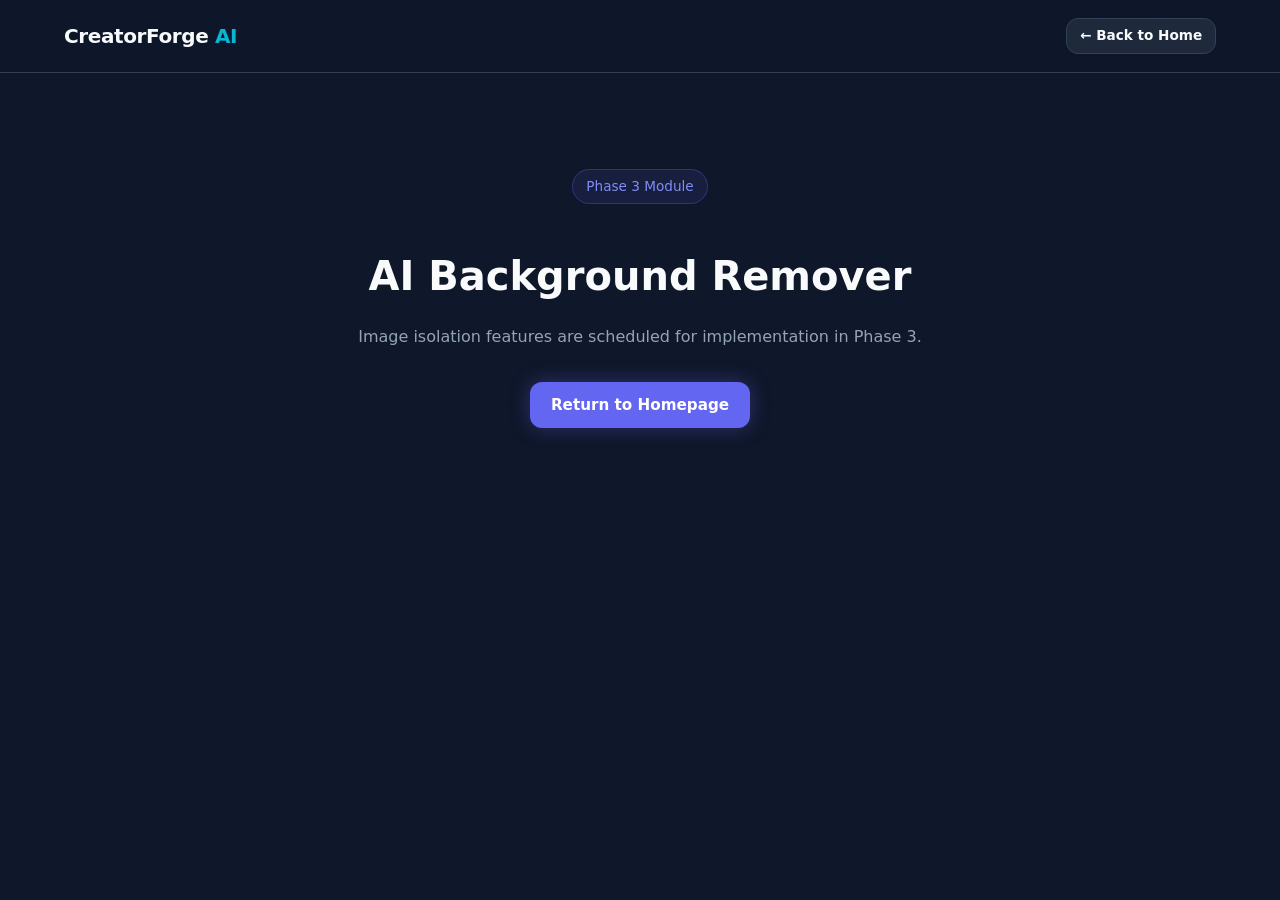
==== tools/background-remover/index.html @ 7a22e6ca "Add index.html for AI Background Remover tool" ====
<!DOCTYPE html>
<html lang="en">
<head>
    <meta charset="UTF-8">
    <meta name="viewport" content="width=device-width, initial-scale=1.0">
    <title>AI Background Remover – CreatorForge AI</title>
    <link rel="stylesheet" href="../../css/style.css">
    <link rel="stylesheet" href="../../css/components.css">
    <link rel="stylesheet" href="../../css/responsive.css">
</head>
<body>
    <header class="navbar">
        <div class="container nav-container">
            <a href="../../index.html" class="brand-logo">
                <span class="logo-text">CreatorForge <span class="accent-text">AI</span></span>
            </a>
            <a href="../../index.html" class="btn btn-secondary btn-sm">&larr; Back to Home</a>
        </div>
    </header>
    <main class="container" style="padding: 6rem 1.5rem; text-align: center;">
        <div class="badge">Phase 3 Module</div>
        <h1 style="font-size: 2.5rem; margin-top: 1rem;">AI Background Remover</h1>
        <p style="color: var(--text-muted); margin-top: 1rem;">Image isolation features are scheduled for implementation in Phase 3.</p>
        <a href="../../index.html" class="btn btn-primary" style="margin-top: 2rem;">Return to Homepage</a>
    </main>
</body>
</html>
---- css/style.css ----
/* Core Variables & Tokens */
:root {
    --bg-main: #0F172A;
    --bg-surface: #1E293B;
    --bg-surface-hover: #334155;
    --border-color: #334155;
    --border-focus: #6366F1;
    
    --primary: #6366F1;
    --primary-hover: #4F46E5;
    --accent: #06B6D4;
    --accent-glow: rgba(6, 182, 212, 0.25);

    --text-main: #F8FAFC;
    --text-muted: #94A3B8;
    --text-inverse: #0F172A;

    --radius-sm: 6px;
    --radius-md: 12px;
    --radius-lg: 20px;
    --radius-full: 9999px;

    --shadow-sm: 0 2px 4px rgba(0,0,0,0.1);
    --shadow-md: 0 10px 25px -5px rgba(0,0,0,0.3);
    --shadow-glow: 0 0 20px rgba(99, 102, 241, 0.35);

    --transition: all 0.3s cubic-bezier(0.4, 0, 0.2, 1);
    --max-width: 1200px;
}

/* Reset & Setup */
*, *::before, *::after {
    box-sizing: border-box;
    margin: 0;
    padding: 0;
}

html {
    scroll-behavior: smooth;
    font-size: 16px;
}

body {
    font-family: 'Plus Jakarta Sans', system-ui, -apple-system, sans-serif;
    background-color: var(--bg-main);
    color: var(--text-main);
    line-height: 1.6;
    overflow-x: hidden;
}

.container {
    width: 100%;
    max-width: var(--max-width);
    margin: 0 auto;
    padding: 0 1.5rem;
}

a {
    color: inherit;
    text-decoration: none;
}

/* Typography Utilities */
.text-center { text-align: center; }
.text-gradient {
    background: linear-gradient(135deg, #818CF8 0%, #38BDF8 100%);
    -webkit-background-clip: text;
    -webkit-text-fill-color: transparent;
}
.accent-text { color: var(--accent); }

/* Navigation */
.navbar {
    position: sticky;
    top: 0;
    z-index: 1000;
    background-color: rgba(15, 23, 42, 0.85);
    backdrop-filter: blur(12px);
    border-bottom: 1px solid var(--border-color);
    transition: var(--transition);
}

.nav-container {
    display: flex;
    align-items: center;
    justify-content: space-between;
    height: 72px;
}

.brand-logo {
    display: flex;
    align-items: center;
    gap: 0.75rem;
    font-size: 1.25rem;
    font-weight: 800;
    letter-spacing: -0.02em;
}

.logo-icon { width: 32px; height: 32px; }

.nav-menu {
    display: flex;
    align-items: center;
    gap: 2rem;
}

.nav-link {
    font-size: 0.95rem;
    font-weight: 500;
    color: var(--text-muted);
    transition: var(--transition);
}

.nav-link:hover, .nav-link.active {
    color: var(--text-main);
}

.hamburger-btn {
    display: none;
    background: none;
    border: none;
    cursor: pointer;
    flex-direction: column;
    gap: 5px;
}

.hamburger-btn .bar {
    width: 24px;
    height: 2px;
    background-color: var(--text-main);
    transition: var(--transition);
}

/* Buttons */
.btn {
    display: inline-flex;
    align-items: center;
    justify-content: center;
    padding: 0.625rem 1.25rem;
    border-radius: var(--radius-md);
    font-size: 0.95rem;
    font-weight: 600;
    cursor: pointer;
    transition: var(--transition);
    border: 1px solid transparent;
}

.btn-primary {
    background-color: var(--primary);
    color: white;
    box-shadow: var(--shadow-glow);
}

.btn-primary:hover {
    background-color: var(--primary-hover);
    transform: translateY(-1px);
}

.btn-secondary {
    background-color: var(--bg-surface);
    color: var(--text-main);
    border-color: var(--border-color);
}

.btn-secondary:hover {
    background-color: var(--bg-surface-hover);
}

.btn-lg {
    padding: 0.875rem 1.75rem;
    font-size: 1.05rem;
}

.btn-sm {
    padding: 0.4rem 0.8rem;
    font-size: 0.85rem;
}

.btn-card {
    background: transparent;
    color: var(--accent);
    padding: 0;
    justify-content: font-start;
    margin-top: 1rem;
}

.btn-card:hover {
    color: #56d8ff;
}

/* Sections Base */
section {
    padding: 5rem 0;
}

.section-title {
    font-size: 2.25rem;
    font-weight: 800;
    margin-bottom: 0.75rem;
    letter-spacing: -0.02em;
}

.section-subtitle {
    color: var(--text-muted);
    font-size: 1.1rem;
    margin-bottom: 3rem;
}

/* Hero Section */
.hero-section {
    padding: 6rem 0 4rem;
    position: relative;
}

.hero-container {
    display: grid;
    grid-template-columns: 1fr 1fr;
    gap: 3rem;
    align-items: center;
}

.badge {
    display: inline-flex;
    align-items: center;
    gap: 0.5rem;
    padding: 0.35rem 0.85rem;
    background: rgba(99, 102, 241, 0.1);
    border: 1px solid rgba(99, 102, 241, 0.3);
    border-radius: var(--radius-full);
    font-size: 0.85rem;
    color: #818CF8;
    margin-bottom: 1.5rem;
}

.badge-dot {
    width: 6px;
    height: 6px;
    background-color: var(--accent);
    border-radius: 50%;
}

.hero-title {
    font-size: 3.25rem;
    font-weight: 800;
    line-height: 1.15;
    margin-bottom: 1.25rem;
}

.hero-subtitle {
    font-size: 1.2rem;
    color: var(--text-muted);
    margin-bottom: 2rem;
    max-width: 90%;
}

.hero-cta-group {
    display: flex;
    gap: 1rem;
}

/* Hero Visual Mockup */
.hero-visual {
    position: relative;
}

.preview-stage {
    position: relative;
    width: 100%;
}

.preview-glow {
    position: absolute;
    top: 50%;
    left: 50%;
    transform: translate(-50%, -50%);
    width: 80%;
    height: 80%;
    background: radial-gradient(circle, var(--accent-glow) 0%, rgba(0,0,0,0) 70%);
    z-index: 0;
}

.mock-editor {
    position: relative;
    z-index: 1;
    background: var(--bg-surface);
    border: 1px solid var(--border-color);
    border-radius: var(--radius-md);
    box-shadow: var(--shadow-md);
    overflow: hidden;
}

.editor-header {
    background: #111827;
    padding: 0.75rem 1rem;
    display: flex;
    align-items: center;
    gap: 0.5rem;
    border-bottom: 1px solid var(--border-color);
}

.editor-header .dot {
    width: 10px;
    height: 10px;
    border-radius: 50%;
}

.dot.red { background: #EF4444; }
.dot.yellow { background: #F59E0B; }
.dot.green { background: #10B981; }

.editor-title {
    font-size: 0.75rem;
    color: var(--text-muted);
    margin-left: 0.5rem;
}

.editor-body {
    display: flex;
    height: 280px;
}

.editor-sidebar-mock {
    width: 48px;
    background: rgba(15, 23, 42, 0.5);
    border-right: 1px solid var(--border-color);
    display: flex;
    flex-direction: column;
    align-items: center;
    padding-top: 1rem;
    gap: 1rem;
}

.tool-dot {
    width: 20px;
    height: 20px;
    border-radius: 4px;
    background: var(--border-color);
}

.tool-dot.active {
    background: var(--primary);
}

.editor-workspace {
    flex: 1;
    padding: 1.5rem;
    position: relative;
    background: radial-gradient(circle, #334155 1px, transparent 1px);
    background-size: 16px 16px;
    display: flex;
    align-items: center;
    justify-content: center;
}

.canvas-main-card {
    width: 80%;
    height: 70%;
    background: linear-gradient(135deg, #4338CA, #06B6D4);
    border-radius: var(--radius-sm);
    display: flex;
    flex-direction: column;
    justify-content: center;
    align-items: center;
    color: white;
    box-shadow: var(--shadow-md);
}

.hero-tag {
    background: #F59E0B;
    font-size: 0.65rem;
    font-weight: 800;
    padding: 2px 6px;
    border-radius: 2px;
}

.hero-art-text {
    font-size: 1.5rem;
    font-weight: 800;
    letter-spacing: 1px;
}

.canvas-element {
    position: absolute;
    background: var(--bg-surface);
    border: 1px solid var(--border-color);
    padding: 0.5rem 0.75rem;
    border-radius: var(--radius-sm);
    font-size: 0.75rem;
    display: flex;
    align-items: center;
    gap: 0.5rem;
    box-shadow: var(--shadow-md);
}

.element-1 { top: 15px; left: 15px; }
.element-2 { bottom: 15px; right: 15px; border-color: var(--accent); }

/* Keyframe Animations */
.float-anim {
    animation: float 4s ease-in-out infinite;
}

.glow-anim {
    animation: pulse 3s ease-in-out infinite;
}

@keyframes float {
    0%, 100% { transform: translateY(0); }
    50% { transform: translateY(-8px); }
}

@keyframes pulse {
    0%, 100% { opacity: 1; }
    50% { opacity: 0.7; }
}

/* Trust Strip */
.trust-strip {
    background: var(--bg-surface);
    border-y: 1px solid var(--border-color);
    padding: 1.75rem 0;
}

.trust-container {
    display: flex;
    justify-content: space-around;
    flex-wrap: wrap;
    gap: 1.5rem;
}

.trust-item {
    display: flex;
    align-items: center;
    gap: 0.75rem;
    color: var(--text-muted);
    font-weight: 600;
    font-size: 0.95rem;
}

.trust-icon {
    width: 20px;
    height: 20px;
    color: var(--accent);
}

/* Footer */
.footer {
    background: #0B0F19;
    border-top: 1px solid var(--border-color);
    padding: 4rem 0 2rem;
}

.footer-container {
    display: grid;
    grid-template-columns: 1fr 2fr;
    gap: 3rem;
    margin-bottom: 3rem;
}

.footer-tagline {
    color: var(--text-muted);
    margin-top: 0.5rem;
    font-size: 0.9rem;
}

.footer-links-group {
    display: grid;
    grid-template-columns: repeat(3, 1fr);
    gap: 2rem;
}

.footer-column h4 {
    font-size: 0.95rem;
    margin-bottom: 1rem;
    color: var(--text-main);
}

.footer-column ul {
    list-style: none;
}

.footer-column li {
    margin-bottom: 0.5rem;
}

.footer-column a {
    color: var(--text-muted);
    font-size: 0.875rem;
    transition: var(--transition);
}

.footer-column a:hover {
    color: var(--text-main);
}

.footer-bottom {
    border-top: 1px solid var(--border-color);
    padding-top: 2rem;
    text-align: center;
    color: var(--text-muted);
    font-size: 0.85rem;
  }
---- css/components.css ----
/* Cards Layout Structure */
.card {
    background: var(--bg-surface);
    border: 1px solid var(--border-color);
    border-radius: var(--radius-md);
    padding: 1.75rem;
    transition: var(--transition);
}

.card:hover {
    border-color: var(--primary);
    transform: translateY(-4px);
    box-shadow: var(--shadow-md);
}

/* Tools Grid */
.tools-grid {
    display: grid;
    grid-template-columns: repeat(auto-fit, minmax(260px, 1fr));
    gap: 1.5rem;
}

.tool-card {
    display: flex;
    flex-direction: column;
    align-items: flex-start;
}

.tool-icon-wrapper {
    width: 48px;
    height: 48px;
    background: rgba(99, 102, 241, 0.1);
    border-radius: var(--radius-sm);
    display: flex;
    align-items: center;
    justify-content: center;
    margin-bottom: 1.25rem;
    color: var(--primary);
}

.tool-icon-wrapper svg {
    width: 24px;
    height: 24px;
}

.tool-card h3 {
    font-size: 1.2rem;
    margin-bottom: 0.5rem;
}

.tool-card p {
    color: var(--text-muted);
    font-size: 0.9rem;
    flex: 1;
}

/* AI Creator Section */
.ai-box-wrapper {
    background: linear-gradient(135deg, rgba(30, 41, 59, 1) 0%, rgba(15, 23, 42, 1) 100%);
    border: 1px solid var(--border-color);
    border-radius: var(--radius-lg);
    padding: 3rem;
    display: grid;
    grid-template-columns: 1fr 1fr;
    gap: 3rem;
    align-items: center;
}

.badge-accent {
    background: rgba(6, 182, 212, 0.1);
    color: var(--accent);
    border-color: rgba(6, 182, 212, 0.3);
}

.ai-info h2 {
    font-size: 2rem;
    margin: 0.75rem 0;
}

.ai-info p {
    color: var(--text-muted);
    margin-bottom: 1.5rem;
}

.prompt-box {
    background: var(--bg-main);
    padding: 1rem;
    border-radius: var(--radius-md);
    border: 1px solid var(--border-color);
    margin-bottom: 1.5rem;
}

.prompt-label {
    font-size: 0.75rem;
    color: var(--text-muted);
    display: block;
    margin-bottom: 0.5rem;

}

.prompt-input-mock {
    display: flex;
    justify-content: space-between;
    align-items: center;
    font-size: 0.875rem;
    color: #CBD5E1;
}

.result-card {
    background: var(--bg-main);
    border-radius: var(--radius-md);
    padding: 1rem;
    border: 1px solid var(--border-color);
    position: relative;
}

.result-badge {
    position: absolute;
    top: 1.5rem;
    right: 1.5rem;
    background: var(--primary);
    font-size: 0.7rem;
    padding: 2px 8px;
    border-radius: var(--radius-full);
    font-weight: 700;
}

.result-mock-image {
    height: 200px;
    background: linear-gradient(45deg, #1E1B4B, #312E81);
    border-radius: var(--radius-sm);
    display: flex;
    align-items: center;
    justify-content: center;
}

.mock-text-bold {
    font-weight: 800;
    font-size: 1.1rem;
    letter-spacing: 1px;
    color: #F43F5E;
    text-shadow: 0 2px 4px rgba(0,0,0,0.5);
}

/* Steps Grid */
.steps-grid {
    display: grid;
    grid-template-columns: repeat(auto-fit, minmax(200px, 1fr));
    gap: 1.5rem;
}

.step-card {
    background: var(--bg-surface);
    border: 1px solid var(--border-color);
    padding: 1.5rem;
    border-radius: var(--radius-md);
}

.step-num {
    font-size: 1.5rem;
    font-weight: 800;
    color: var(--accent);
    margin-bottom: 0.75rem;
}

.step-card h3 {
    font-size: 1.1rem;
    margin-bottom: 0.5rem;
}

.step-card p {
    font-size: 0.875rem;
    color: var(--text-muted);
}

/* Features Grid */
.features-grid {
    display: grid;
    grid-template-columns: repeat(auto-fit, minmax(280px, 1fr));
    gap: 1.5rem;
}

.feature-item {
    background: var(--bg-surface);
    border: 1px solid var(--border-color);
    padding: 1.5rem;
    border-radius: var(--radius-md);
}

.feature-icon {
    font-size: 1.5rem;
    margin-bottom: 0.75rem;
}

.feature-item h3 {
    font-size: 1.1rem;
    margin-bottom: 0.5rem;
}

.feature-item p {
    font-size: 0.875rem;
    color: var(--text-muted);
}

/* Templates Section */
.template-tabs {
    display: flex;
    justify-content: center;
    gap: 0.75rem;
    margin-bottom: 2rem;
    flex-wrap: wrap;
}

.tab-btn {
    background: var(--bg-surface);
    border: 1px solid var(--border-color);
    color: var(--text-muted);
    padding: 0.5rem 1.25rem;
    border-radius: var(--radius-full);
    cursor: pointer;
    font-weight: 600;
    transition: var(--transition);
}

.tab-btn.active, .tab-btn:hover {
    background: var(--primary);
    color: white;
    border-color: var(--primary);
}

.template-grid {
    display: grid;
    grid-template-columns: repeat(auto-fit, minmax(220px, 1fr));
    gap: 1.5rem;
}

.template-card {
    background: var(--bg-surface);
    border: 1px solid var(--border-color);
    border-radius: var(--radius-md);
    overflow: hidden;

}

.template-thumb {
    height: 140px;
    display: flex;
    align-items: center;
    justify-content: center;
    font-weight: 700;
    font-size: 0.9rem;
}

.thumb-yt-1 { background: linear-gradient(135deg, #0F172A, #EF4444); }
.thumb-ig-1 { background: linear-gradient(135deg, #833AB4, #FD1D1D); }
.thumb-biz-1 { background: linear-gradient(135deg, #1E3A8A, #3B82F6); }
.thumb-game-1 { background: linear-gradient(135deg, #064E3B, #10B981); }

.template-meta {
    padding: 1rem;
    display: flex;
    justify-content: space-between;
    align-items: center;
}

.template-meta h4 {
    font-size: 0.875rem;
}

.badge-sm {
    font-size: 0.7rem;
    background: var(--bg-main);
    padding: 2px 6px;
    border-radius: 4px;
    color: var(--text-muted);
}

/* CTA Section */
.cta-banner-section {
    padding: 3rem 0;
}

.cta-box {
    background: linear-gradient(135deg, var(--primary) 0%, #4338CA 100%);
    padding: 3.5rem 2rem;
    border-radius: var(--radius-lg);
    color: white;
}

.cta-box h2 {
    font-size: 2.25rem;
    font-weight: 800;
    margin-bottom: 0.75rem;
}

.cta-box p {
    font-size: 1.1rem;
    margin-bottom: 1.75rem;
    opacity: 0.9;
}

/* FAQ Accordion */
.faq-accordion {
    max-width: 800px;
    margin: 0 auto;
    display: flex;
    flex-direction: column;
    gap: 1rem;
}

.faq-item {
    background: var(--bg-surface);
    border: 1px solid var(--border-color);
    border-radius: var(--radius-md);
    overflow: hidden;
}

.faq-question {
    width: 100%;
    text-align: left;
    padding: 1.25rem 1.5rem;
    background: none;
    border: none;
    color: var(--text-main);
    font-size: 1rem;
    font-weight: 600;
    display: flex;
    justify-content: space-between;
    align-items: center;
    cursor: pointer;
}

.faq-icon {
    font-size: 1.25rem;
    transition: var(--transition);
}

.faq-answer {
    max-height: 0;
    overflow: hidden;
    transition: max-height 0.3s ease;
    padding: 0 1.5rem;
    color: var(--text-muted);
    font-size: 0.95rem;
}

.faq-item.active .faq-answer {
    padding: 0 1.5rem 1.25rem 1.5rem;
}

.faq-item.active .faq-icon {
    transform: rotate(45deg);
}
---- css/responsive.css ----
/* Mobile & Tablet Adaptations */

@media (max-width: 992px) {
    .hero-container {
        grid-template-columns: 1fr;
        text-align: center;
    }

    .hero-subtitle {
        margin: 0 auto 2rem auto;
    }

    .hero-cta-group {
        justify-content: center;
    }

    .ai-box-wrapper {
        grid-template-columns: 1fr;
    }
}

@media (max-width: 768px) {
    .section-title {
        font-size: 1.75rem;
    }

    .hero-title {
        font-size: 2.25rem;
    }

    .hide-mobile {
        display: none !important;
    }

    .btn-mobile-only {
        display: flex;
        width: 100%;
        margin-top: 1rem;
    }

    .hamburger-btn {
        display: flex;
    }

    .nav-menu {
        position: fixed;
        top: 72px;
        left: 0;
        width: 100%;
        background-color: var(--bg-main);
        border-bottom: 1px solid var(--border-color);
        flex-direction: column;
        padding: 1.5rem;
        gap: 1.25rem;
        transform: translateY(-150%);
        transition: transform 0.3s ease-in-out;
        z-index: 999;
    }

    .nav-menu.active {
        transform: translateY(0);
    }

    .footer-container {
        grid-template-columns: 1fr;
    }

    .footer-links-group {
        grid-template-columns: 1fr;
    }
}
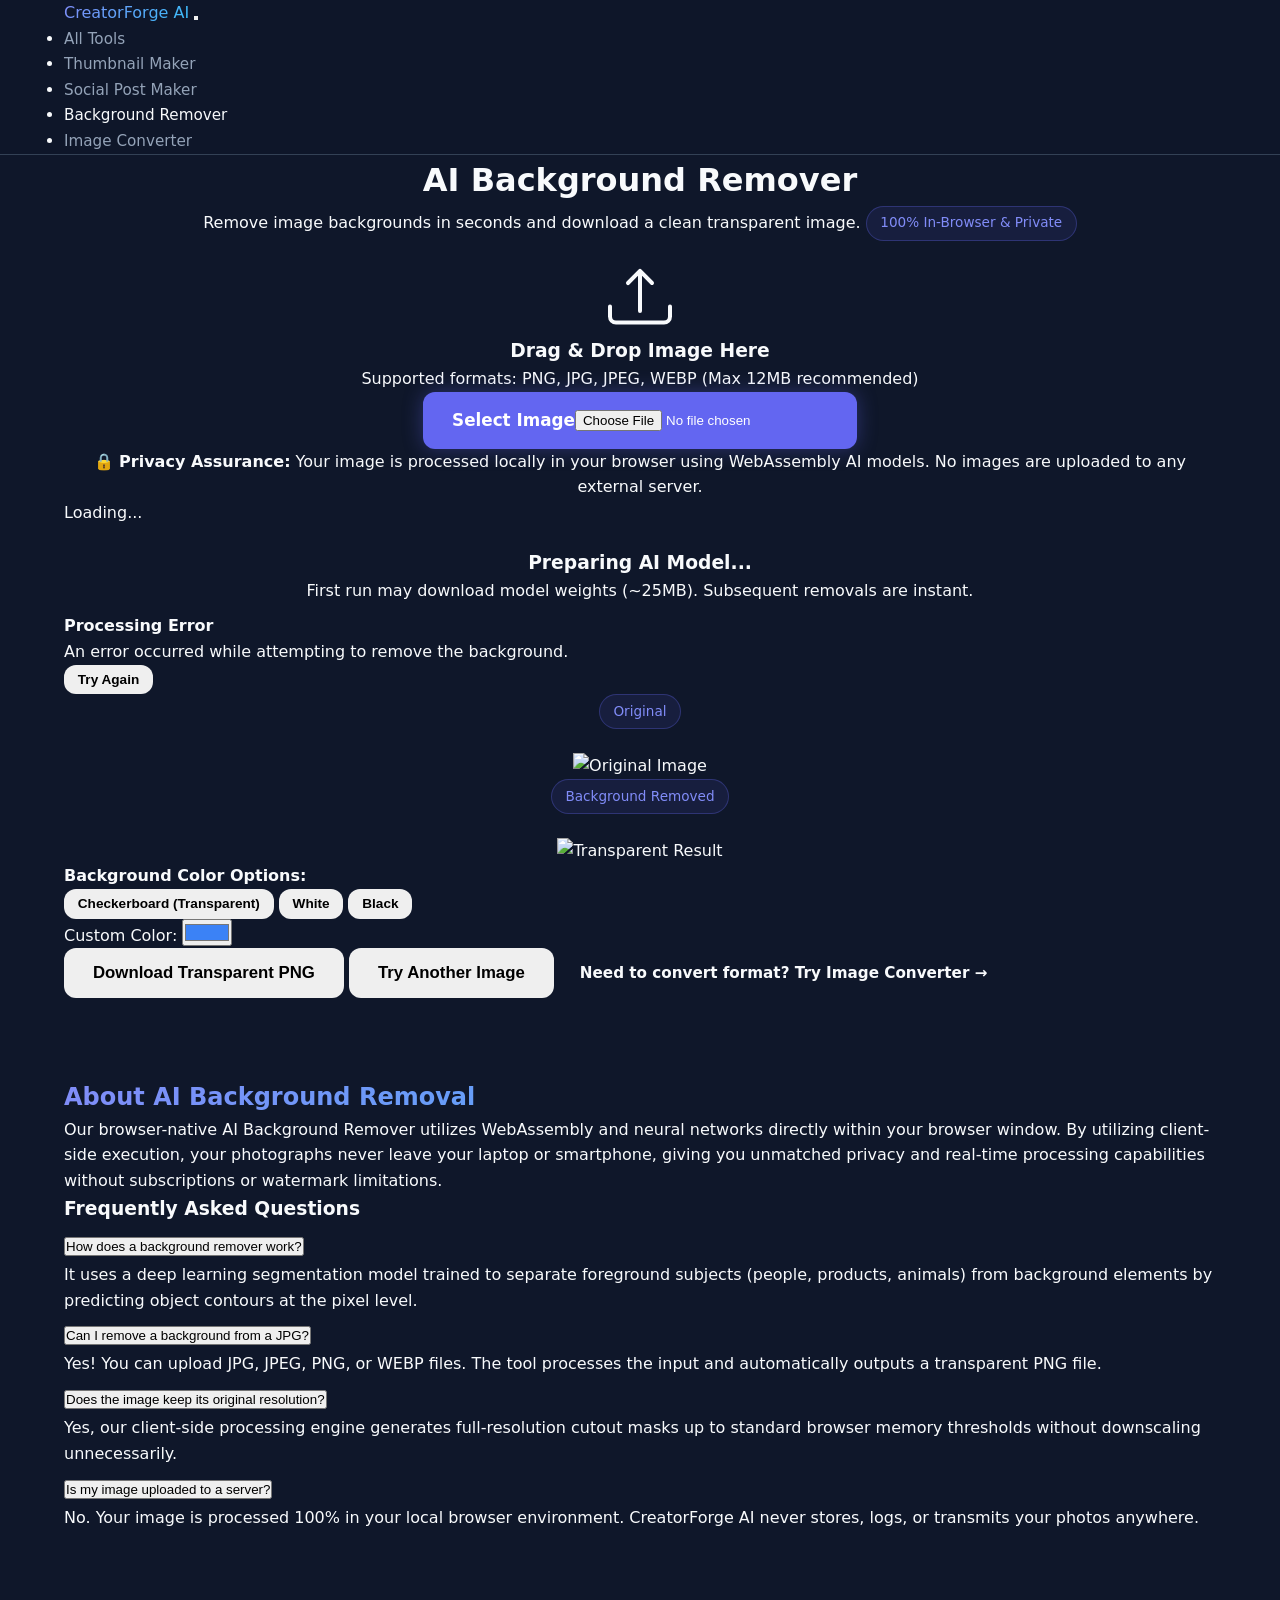
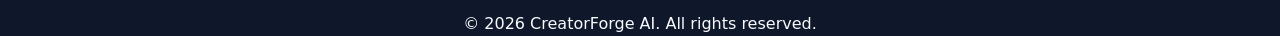
==== commit a6234f5c: "Enhance SEO and UI for Background Remover page Updated meta tags for SEO, improved header structure," ====
--- a/tools/background-remover/index.html
+++ b/tools/background-remover/index.html
@@ -1,27 +1,216 @@
 <!DOCTYPE html>
 <html lang="en">
 <head>
-    <meta charset="UTF-8">
-    <meta name="viewport" content="width=device-width, initial-scale=1.0">
-    <title>AI Background Remover – CreatorForge AI</title>
-    <link rel="stylesheet" href="../../css/style.css">
-    <link rel="stylesheet" href="../../css/components.css">
-    <link rel="stylesheet" href="../../css/responsive.css">
+  <meta charset="UTF-8">
+  <meta name="viewport" content="width=device-width, initial-scale=1.0">
+  <title>AI Background Remover – Remove Image Background Online | CreatorForge AI</title>
+  <meta name="description" content="Remove image backgrounds online with CreatorForge AI. Create transparent PNG images quickly with an easy browser-based background remover.">
+  <meta name="keywords" content="background remover, transparent PNG, remove image background, AI image processing, browser background remover">
+  
+  <!-- Open Graph -->
+  <meta property="og:title" content="AI Background Remover | CreatorForge AI">
+  <meta property="og:description" content="Remove image backgrounds in seconds directly in your browser. Free, private, and high-resolution.">
+  <meta property="og:type" content="website">
+  
+  <!-- Twitter -->
+  <meta name="twitter:card" content="summary_large_image">
+  <meta name="twitter:title" content="AI Background Remover | CreatorForge AI">
+  <meta name="twitter:description" content="Remove image backgrounds instantly in your browser. 100% private client-side AI processing.">
+
+  <link rel="stylesheet" href="../../css/style.css">
+  <link rel="stylesheet" href="remover.css">
+  
+  <!-- Client-side Background Removal Library (WASM / ONNX) -->
+  <script src="https://cdn.jsdelivr.net/npm/@imgly/background-removal@1.5.5/dist/index.pkg.js"></script>
 </head>
-<body>
-    <header class="navbar">
-        <div class="container nav-container">
-            <a href="../../index.html" class="brand-logo">
-                <span class="logo-text">CreatorForge <span class="accent-text">AI</span></span>
-            </a>
-            <a href="../../index.html" class="btn btn-secondary btn-sm">&larr; Back to Home</a>
-        </div>
-    </header>
-    <main class="container" style="padding: 6rem 1.5rem; text-align: center;">
-        <div class="badge">Phase 3 Module</div>
-        <h1 style="font-size: 2.5rem; margin-top: 1rem;">AI Background Remover</h1>
-        <p style="color: var(--text-muted); margin-top: 1rem;">Image isolation features are scheduled for implementation in Phase 3.</p>
-        <a href="../../index.html" class="btn btn-primary" style="margin-top: 2rem;">Return to Homepage</a>
-    </main>
+<body class="bg-dark text-light">
+
+  <!-- Header / Navigation -->
+  <header class="navbar navbar-expand-lg navbar-dark bg-secondary sticky-top border-bottom border-secondary-subtle">
+    <div class="container">
+      <a class="navbar-brand fw-bold fs-4 text-gradient" href="../../index.html">CreatorForge AI</a>
+      <button class="navbar-toggler" type="button" data-bs-toggle="collapse" data-bs-target="#navmenu" aria-label="Toggle navigation">
+        <span class="navbar-toggler-icon"></span>
+      </button>
+      <div class="collapse navbar-collapse" id="navmenu">
+        <ul class="navbar-menu ms-auto mb-2 mb-lg-0">
+          <li class="nav-item"><a class="nav-link" href="../../index.html#tools">All Tools</a></li>
+          <li class="nav-item"><a class="nav-link" href="../thumbnail/index.html">Thumbnail Maker</a></li>
+          <li class="nav-item"><a class="nav-link" href="../social-post/index.html">Social Post Maker</a></li>
+          <li class="nav-item"><a class="nav-link active" href="index.html">Background Remover</a></li>
+          <li class="nav-item"><a class="nav-link" href="../image-converter/index.html">Image Converter</a></li>
+        </ul>
+      </div>
+    </div>
+  </header>
+
+  <!-- Hero & Main Tool Container -->
+  <main class="container py-5">
+    <div class="text-center mb-5">
+      <h1 class="display-4 fw-bold mb-3">AI Background Remover</h1>
+      <p class="lead text-secondary max-w-700 mx-auto">
+        Remove image backgrounds in seconds and download a clean transparent image. 
+        <span class="badge bg-success-subtle text-success border border-success ms-2">100% In-Browser & Private</span>
+      </p>
+    </div>
+
+    <!-- Upload Card -->
+    <div id="uploadCard" class="card card-custom p-4 text-center max-w-800 mx-auto">
+      <div id="dropZone" class="drop-zone py-5 px-3 border border-2 border-dashed rounded-3">
+        <div class="mb-3">
+          <svg width="64" height="64" fill="currentColor" class="text-accent" viewBox="0 0 16 16">
+            <path d="M.5 9.9a.5.5 0 0 1 .5.5v2.5a1 1 0 0 0 1 1h12a1 1 0 0 0 1-1v-2.5a.5.5 0 0 1 1 0v2.5a2 2 0 0 1-2 2H2a2 2 0 0 1-2-2v-2.5a.5.5 0 0 1 .5-.5z"/>
+            <path d="M7.646 1.146a.5.5 0 0 1 .708 0l3 3a.5.5 0 0 1-.708.708L8.5 2.707V11.5a.5.5 0 0 1-1 0V2.707L5.354 4.854a.5.5 0 1 1-.708-.708l3-3z"/>
+          </svg>
+        </div>
+        <h3 class="h5 fw-semibold mb-2">Drag &amp; Drop Image Here</h3>
+        <p class="text-muted small mb-3">Supported formats: PNG, JPG, JPEG, WEBP (Max 12MB recommended)</p>
+        <label for="imageInput" class="btn btn-primary btn-lg px-4 cursor-pointer">
+          Select Image
+          <input type="file" id="imageInput" class="d-none" accept="image/png, image/jpeg, image/webp">
+        </label>
+      </div>
+      <div class="mt-3 text-start small text-muted">
+        <p class="mb-1">🔒 <strong>Privacy Assurance:</strong> Your image is processed locally in your browser using WebAssembly AI models. No images are uploaded to any external server.</p>
+      </div>
+    </div>
+
+    <!-- Progress Indicator State -->
+    <div id="progressCard" class="card card-custom p-5 text-center max-w-800 mx-auto d-none">
+      <div class="spinner-border text-primary mx-auto mb-3" style="width: 3rem; height: 3rem;" role="status">
+        <span class="visually-hidden">Loading...</span>
+      </div>
+      <h3 id="progressStatus" class="h5 fw-semibold mb-2">Preparing AI Model...</h3>
+      <p class="text-muted small mb-3">First run may download model weights (~25MB). Subsequent removals are instant.</p>
+      <div class="progress max-w-500 mx-auto" style="height: 10px;">
+        <div id="progressBar" class="progress-bar progress-bar-striped progress-bar-animated bg-accent" role="progressbar" style="width: 15%"></div>
+      </div>
+    </div>
+
+    <!-- Error State -->
+    <div id="errorCard" class="alert alert-danger max-w-800 mx-auto mt-4 d-none" role="alert">
+      <h4 class="alert-heading h5 fw-bold" id="errorTitle">Processing Error</h4>
+      <p id="errorMessage" class="mb-2">An error occurred while attempting to remove the background.</p>
+      <button id="errorRetryBtn" class="btn btn-outline-danger btn-sm">Try Again</button>
+    </div>
+
+    <!-- Result Area -->
+    <div id="resultCard" class="card card-custom p-4 max-w-1000 mx-auto d-none">
+      <div class="row g-4 align-items-center">
+        <!-- Comparisons -->
+        <div class="col-md-6 text-center">
+          <span class="badge bg-secondary mb-2">Original</span>
+          <div class="preview-container border rounded p-2 bg-dark-subtle">
+            <img id="originalPreview" src="" alt="Original Image" class="img-fluid rounded">
+          </div>
+        </div>
+
+        <div class="col-md-6 text-center">
+          <span class="badge bg-success mb-2">Background Removed</span>
+          <div id="resultWrapper" class="preview-container border rounded p-2 checkerboard-bg">
+            <img id="resultPreview" src="" alt="Transparent Result" class="img-fluid rounded">
+          </div>
+        </div>
+      </div>
+
+      <!-- Background Options -->
+      <div class="mt-4 pt-3 border-top border-secondary">
+        <h4 class="h6 fw-bold mb-3">Background Color Options:</h4>
+        <div class="d-flex flex-wrap gap-2 align-items-center mb-4">
+          <button class="btn btn-outline-light btn-sm bg-option active" data-bg="transparent">Checkerboard (Transparent)</button>
+          <button class="btn btn-outline-light btn-sm bg-option" data-bg="white">White</button>
+          <button class="btn btn-outline-light btn-sm bg-option" data-bg="black">Black</button>
+          <div class="d-flex align-items-center gap-2 ms-md-2">
+            <label for="customColorPicker" class="small text-muted mb-0">Custom Color:</label>
+            <input type="color" id="customColorPicker" class="form-control form-control-color" value="#3b82f6" title="Choose background color">
+          </div>
+        </div>
+
+        <!-- Action Buttons -->
+        <div class="d-flex flex-wrap gap-3">
+          <button id="downloadBtn" class="btn btn-success btn-lg px-4">
+            Download Transparent PNG
+          </button>
+          <button id="tryAnotherBtn" class="btn btn-outline-light btn-lg px-4">
+            Try Another Image
+          </button>
+          <a href="../image-converter/index.html" class="btn btn-link text-light align-self-center text-decoration-none">
+            Need to convert format? Try Image Converter &rarr;
+          </a>
+        </div>
+      </div>
+    </div>
+
+    <!-- Explanatory Content & FAQ for SEO -->
+    <section class="mt-5 pt-5 max-w-800 mx-auto">
+      <h2 class="h3 fw-bold mb-4 text-gradient">About AI Background Removal</h2>
+      <p class="text-secondary">
+        Our browser-native AI Background Remover utilizes WebAssembly and neural networks directly within your browser window. By utilizing client-side execution, your photographs never leave your laptop or smartphone, giving you unmatched privacy and real-time processing capabilities without subscriptions or watermark limitations.
+      </p>
+
+      <h3 class="h4 fw-bold mt-5 mb-3">Frequently Asked Questions</h3>
+      <div class="accordion accordion-flush" id="faqAccordion">
+        <div class="accordion-item bg-transparent text-light border-bottom border-secondary">
+          <h2 class="accordion-header">
+            <button class="accordion-button collapsed bg-transparent text-light shadow-none" type="button" data-bs-toggle="collapse" data-bs-target="#faq1">
+              How does a background remover work?
+            </button>
+          </h2>
+          <div id="faq1" class="accordion-collapse collapse" data-bs-parent="#faqAccordion">
+            <div class="accordion-body text-secondary">
+              It uses a deep learning segmentation model trained to separate foreground subjects (people, products, animals) from background elements by predicting object contours at the pixel level.
+            </div>
+          </div>
+        </div>
+
+        <div class="accordion-item bg-transparent text-light border-bottom border-secondary">
+          <h2 class="accordion-header">
+            <button class="accordion-button collapsed bg-transparent text-light shadow-none" type="button" data-bs-toggle="collapse" data-bs-target="#faq2">
+              Can I remove a background from a JPG?
+            </button>
+          </h2>
+          <div id="faq2" class="accordion-collapse collapse" data-bs-parent="#faqAccordion">
+            <div class="accordion-body text-secondary">
+              Yes! You can upload JPG, JPEG, PNG, or WEBP files. The tool processes the input and automatically outputs a transparent PNG file.
+            </div>
+          </div>
+        </div>
+
+        <div class="accordion-item bg-transparent text-light border-bottom border-secondary">
+          <h2 class="accordion-header">
+            <button class="accordion-button collapsed bg-transparent text-light shadow-none" type="button" data-bs-toggle="collapse" data-bs-target="#faq3">
+              Does the image keep its original resolution?
+            </button>
+          </h2>
+          <div id="faq3" class="accordion-collapse collapse" data-bs-parent="#faqAccordion">
+            <div class="accordion-body text-secondary">
+              Yes, our client-side processing engine generates full-resolution cutout masks up to standard browser memory thresholds without downscaling unnecessarily.
+            </div>
+          </div>
+        </div>
+
+        <div class="accordion-item bg-transparent text-light border-bottom border-secondary">
+          <h2 class="accordion-header">
+            <button class="accordion-button collapsed bg-transparent text-light shadow-none" type="button" data-bs-toggle="collapse" data-bs-target="#faq4">
+              Is my image uploaded to a server?
+            </button>
+          </h2>
+          <div id="faq4" class="accordion-collapse collapse" data-bs-parent="#faqAccordion">
+            <div class="accordion-body text-secondary">
+              No. Your image is processed 100% in your local browser environment. CreatorForge AI never stores, logs, or transmits your photos anywhere.
+            </div>
+          </div>
+        </div>
+      </div>
+    </section>
+  </main>
+
+  <footer class="bg-secondary text-secondary py-4 border-top border-secondary-subtle mt-5">
+    <div class="container text-center">
+      <p class="small mb-0">&copy; 2026 CreatorForge AI. All rights reserved.</p>
+    </div>
+  </footer>
+
+  <script src="remover.js"></script>
 </body>
 </html>
